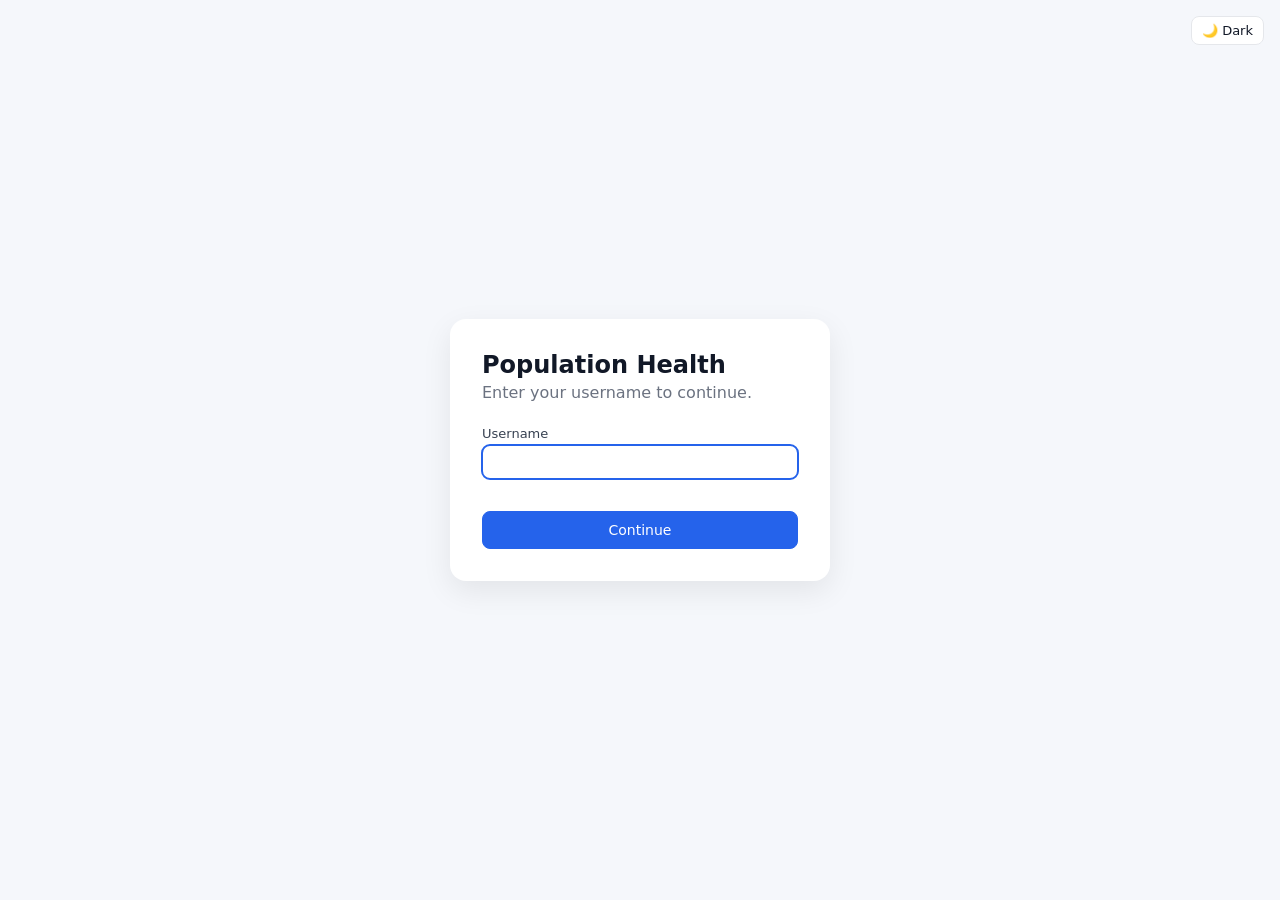
==== index.html @ 309c8489 "Roles (Admin/Approver/User/View), change-request approval workflow, subject line, clickable cards Co" ====
<!DOCTYPE html>
<html lang="en">
<head>
  <meta charset="UTF-8">
  <meta name="viewport" content="width=device-width, initial-scale=1.0">
  <script>
    // Dark mode: saved choice, else the system setting (set before paint to avoid a flash).
    (function () {
      var t = null;
      try { t = localStorage.getItem('ph_theme'); } catch (e) {}
      if (!t) t = window.matchMedia && matchMedia('(prefers-color-scheme: dark)').matches ? 'dark' : 'light';
      document.documentElement.dataset.theme = t;
    })();
  </script>
  <title>Login</title>
  <link rel="stylesheet" href="css/style.css?v=15">
</head>
<body>
  <button class="btn theme-toggle login-theme" type="button" data-theme-toggle>🌙 Dark</button>
  <div class="login-wrap">
    <form class="login-card" id="loginForm" autocomplete="on">
      <h1 id="siteTitle">Sign in</h1>
      <p class="muted">Enter your username to continue.</p>
      <label for="username">Username</label>
      <input id="username" name="username" required autofocus autocomplete="username">
      <div class="error" id="error"></div>
      <button class="btn btn-primary" type="submit">Continue</button>
    </form>
  </div>

  <script src="js/common.js?v=5"></script>
  <script>
    (async () => {
      if (PH.getSession()) { location.replace('main.html'); return; }

      try {
        const layout = await PH.getLayout();
        PH.applyTheme(layout.theme);
        document.getElementById('siteTitle').textContent = layout.theme.siteTitle || 'Sign in';
      } catch { /* theme is optional on the login page */ }

      const form = document.getElementById('loginForm');
      const error = document.getElementById('error');
      form.addEventListener('submit', async (e) => {
        e.preventDefault();
        error.textContent = '';
        const name = document.getElementById('username').value.trim().toLowerCase();
        if (!name) return;
        try {
          const users = await PH.getUsers();
          const user = users.find(u => u.username.toLowerCase() === name);
          if (!user) { error.textContent = 'Unknown username.'; return; }
          PH.setSession(user);
          location.href = 'main.html';
        } catch (err) {
          error.textContent = 'Could not load users: ' + err.message;
        }
      });
    })();
  </script>
</body>
</html>
---- css/style.css ----
/* ---------- theme ----------
   Light values for page colours come from the admin theme (--theme-*, set by PH.applyTheme).
   Dark mode (html[data-theme="dark"]) overrides them and the UI colours below. */
:root {
  color-scheme: light;
  --accent: #2563eb;
  --page-font: system-ui, -apple-system, Segoe UI, Roboto, sans-serif;
  --max-width: 1100px;
  --ui-font: system-ui, -apple-system, Segoe UI, Roboto, sans-serif;

  --ui-bg: #f3f4f6;          /* admin background */
  --ui-surface: #ffffff;     /* panels, cards, inputs */
  --ui-surface-2: #f9fafb;   /* subtle fills */
  --ui-hover: #f3f4f6;
  --ui-text: #111827;
  --ui-label: #374151;
  --ui-border: #e5e7eb;
  --ui-input-border: #d1d5db;
  --ui-muted: #6b7280;
  --ui-shadow: rgba(0,0,0,.08);

  /* VA colour coding (same as the VA Tracker) */
  --t-breach: #dc2626;
  --t-d15: #ea580c;
  --t-d30: #d97706;
  --t-nostrategy: #7c3aed;
}
:root, .canvas-frame {
  --page-bg: var(--theme-page-bg, #f5f7fb);
  --page-text: var(--theme-page-text, #1f2937);
  --header-bg: var(--theme-header-bg, #ffffff);
  --header-text: var(--theme-header-text, #1f2937);
}
:root[data-theme="dark"] {
  color-scheme: dark;
  --ui-bg: #0b1120;
  --ui-surface: #111827;
  --ui-surface-2: #1a2333;
  --ui-hover: #1e293b;
  --ui-text: #e5e7eb;
  --ui-label: #cbd5e1;
  --ui-border: #253041;
  --ui-input-border: #334155;
  --ui-muted: #9ca3af;
  --ui-shadow: rgba(0,0,0,.4);

  --t-breach: #f87171;
  --t-d15: #fb923c;
  --t-d30: #fbbf24;
  --t-nostrategy: #a78bfa;
}
:root[data-theme="dark"], :root[data-theme="dark"] .canvas-frame {
  --page-bg: #0b1120;
  --page-text: #e5e7eb;
  --header-bg: #111827;
  --header-text: #e5e7eb;
}

* { box-sizing: border-box; }
[hidden] { display: none !important; } /* .btn etc. set display, which would otherwise override the hidden attribute */
html, body { margin: 0; height: 100%; }
body { font-family: var(--page-font); background: var(--page-bg); color: var(--page-text); }
a { color: var(--accent); }
:root[data-theme="dark"] a { color: color-mix(in srgb, var(--accent) 60%, #fff); }

/* ---------- generic UI ---------- */
.btn {
  display: inline-flex; align-items: center; gap: 6px;
  font: 500 14px var(--ui-font); padding: 8px 14px; border-radius: 8px;
  border: 1px solid var(--ui-border); background: var(--ui-surface); color: var(--ui-text);
  cursor: pointer; text-decoration: none; white-space: nowrap;
}
:root[data-theme="dark"] a.btn { color: var(--ui-text); }
.btn:hover { background: var(--ui-hover); }
.btn-primary, :root[data-theme="dark"] a.btn-primary { background: var(--accent); border-color: var(--accent); color: #fff; }
.btn-primary:hover { filter: brightness(1.08); background: var(--accent); }
.btn-danger { color: #b91c1c; border-color: #fecaca; }
.btn-danger:hover { background: #fef2f2; }
:root[data-theme="dark"] .btn-danger { color: #fca5a5; border-color: #7f1d1d; }
:root[data-theme="dark"] .btn-danger:hover { background: #450a0a; }
.btn-sm { padding: 4px 8px; font-size: 12px; }
input, select, textarea {
  font: 14px var(--ui-font); padding: 8px 10px; border: 1px solid var(--ui-input-border);
  border-radius: 8px; width: 100%; background: var(--ui-surface); color: var(--ui-text);
}
textarea { min-height: 80px; resize: vertical; }
input:focus, select:focus, textarea:focus { outline: 2px solid var(--accent); outline-offset: -1px; border-color: transparent; }
label { font: 500 13px var(--ui-font); color: var(--ui-label); display: block; margin-bottom: 4px; }
.muted { color: var(--ui-muted); }
.error { color: #b91c1c; font: 14px var(--ui-font); min-height: 20px; }
:root[data-theme="dark"] .error { color: #fca5a5; }
.toast {
  position: fixed; bottom: 20px; left: 50%; transform: translateX(-50%);
  background: #111827; color: #fff; padding: 10px 16px; border-radius: 8px;
  font: 14px var(--ui-font); z-index: 1000; opacity: 0; transition: opacity .2s; pointer-events: none;
}
:root[data-theme="dark"] .toast { background: #e5e7eb; color: #111827; }
.toast.show { opacity: 1; }
.theme-toggle { padding: 6px 10px; font-size: 13px; }

/* ---------- login ---------- */
.login-wrap { min-height: 100%; display: grid; place-items: center; padding: 24px; }
.login-card {
  width: 100%; max-width: 380px; background: var(--ui-surface); color: var(--ui-text); border-radius: 16px; padding: 32px;
  box-shadow: 0 10px 30px var(--ui-shadow); font-family: var(--ui-font);
}
.login-card h1 { margin: 0 0 4px; font-size: 24px; }
.login-card p { margin: 0 0 24px; }
.login-card .btn { width: 100%; justify-content: center; margin-top: 12px; padding: 10px; }
.login-theme { position: fixed; top: 16px; right: 16px; }

/* ---------- main page ---------- */
.site-header {
  background: var(--header-bg); color: var(--header-text);
  border-bottom: 1px solid var(--ui-border); position: sticky; top: 0; z-index: 10;
}
.site-header .inner {
  max-width: var(--max-width); margin: 0 auto; padding: 12px 20px;
  display: flex; align-items: center; gap: 12px; flex-wrap: wrap;
}
.site-title { font-size: 20px; font-weight: 700; margin-right: auto; }
.user-chip { font: 14px var(--ui-font); opacity: .8; }
.banner {
  background: #fef3c7; color: #92400e; font: 14px var(--ui-font);
  padding: 8px 20px; text-align: center;
}
.page { max-width: var(--max-width); margin: 0 auto; padding: 20px; }
.page-grid { display: grid; grid-template-columns: repeat(12, minmax(0, 1fr)); gap: 16px; }
@media (max-width: 720px) {
  .page-grid > .ph-block { grid-column: span 12 !important; }
}

/* ---------- widgets ---------- */
.ph-block > * { margin-top: 0; margin-bottom: 0; }
.w-hero { padding: 56px 24px; }
.w-hero h1 { margin: 0 0 12px; font-size: clamp(28px, 4vw, 44px); }
.w-hero p { margin: 0 0 20px; font-size: 18px; opacity: .95; }
.w-button {
  display: inline-block; padding: 10px 20px; border-radius: 8px;
  text-decoration: none; font-weight: 600;
}
.w-button:hover { filter: brightness(1.08); }
.w-text { line-height: 1.6; white-space: pre-wrap; }
.w-image { margin: 0; }
.w-image img { max-width: 100%; height: auto; display: inline-block; }
.w-image figcaption { font-size: 14px; opacity: .7; margin-top: 6px; }
.w-card {
  height: 100%; border-radius: 12px; padding: 20px; box-shadow: 0 1px 3px var(--ui-shadow);
  display: flex; flex-direction: column; gap: 8px;
}
.w-card-plain { background: var(--ui-surface); }
:root[data-theme="dark"] .w-card-plain { border: 1px solid var(--ui-border); }
.w-card img { width: 100%; border-radius: 8px; object-fit: cover; max-height: 180px; }
.w-card h3, .w-card p { margin: 0; }
.w-card p { line-height: 1.5; white-space: pre-wrap; }
.w-card > a:last-child { margin-top: auto; } /* keep the card's link at the bottom */
.w-card-list { margin: 0; padding-left: 20px; line-height: 1.7; }
.w-card-list:last-child { margin-bottom: 0; }
.w-list { margin: 0; padding-left: 22px; line-height: 1.8; }
.w-embed { width: 100%; border: 0; border-radius: 8px; display: block; }
.w-divider { border: 0; margin: 0; }
.w-empty {
  padding: 24px; border: 2px dashed var(--ui-input-border); border-radius: 8px;
  text-align: center; color: var(--ui-muted); font: 14px var(--ui-font);
}

/* ---------- VA summary block ---------- */
.w-va { display: flex; flex-direction: column; gap: 10px; }
.w-va-head { display: flex; align-items: baseline; gap: 12px; flex-wrap: wrap; }
.w-va-head h3 { margin: 0; font-size: 17px; }
.w-va-meta { font-size: 13px; color: var(--ui-muted); margin-right: auto; }
.w-va-open { font-size: 14px; font-weight: 600; text-decoration: none; }
.w-va-tiles { display: grid; grid-template-columns: repeat(auto-fit, minmax(180px, 1fr)); gap: 12px; }
.w-va-tile {
  --tone: var(--accent);
  display: block; text-decoration: none; color: var(--page-text) !important; border-radius: 12px; padding: 14px 16px;
  background: color-mix(in srgb, var(--tone) 9%, var(--ui-surface));
  border: 1px solid color-mix(in srgb, var(--tone) 30%, var(--ui-border)); border-left: 6px solid var(--tone);
  transition: transform .08s, box-shadow .08s;
}
.w-va-tile:hover { transform: translateY(-1px); box-shadow: 0 4px 14px var(--ui-shadow); }
.w-va-tile.tone-breach { --tone: var(--t-breach); }
.w-va-tile.tone-d15 { --tone: var(--t-d15); }
.w-va-tile.tone-d30 { --tone: var(--t-d30); }
.w-va-tile.tone-nostrategy { --tone: var(--t-nostrategy); }
.w-va-num { font-size: 30px; font-weight: 700; line-height: 1.1; color: var(--tone); }
.w-va-label { font-weight: 600; }
.w-va-sub { font-size: 12px; color: var(--ui-muted); }

/* ---------- admin ---------- */
body.admin { background: var(--ui-bg); font-family: var(--ui-font); color: var(--ui-text); height: 100vh; display: flex; flex-direction: column; }
.admin-top {
  display: flex; align-items: center; gap: 8px; padding: 10px 16px;
  background: #111827; color: #fff; flex-wrap: wrap;
}
:root[data-theme="dark"] .admin-top { background: #020617; }
.admin-top .title { font-weight: 700; margin-right: 16px; }
.admin-top .spacer { flex: 1; }
.tabs { display: flex; gap: 4px; }
.tab { background: transparent; color: #d1d5db; border: 0; padding: 8px 12px; border-radius: 6px; cursor: pointer; font: 500 14px var(--ui-font); }
.tab.active, .tab:hover { background: #374151; color: #fff; }
.draft-status { font-size: 13px; color: #fbbf24; }
.draft-status.clean { color: #34d399; }

.view { display: none; flex: 1; min-height: 0; }
.view.active { display: flex; }

.designer { flex: 1; display: grid; grid-template-columns: 200px 1fr 300px; min-height: 0; }
.panel { background: var(--ui-surface); border-right: 1px solid var(--ui-border); overflow-y: auto; padding: 16px; }
.panel.right { border-right: 0; border-left: 1px solid var(--ui-border); }
.panel h3 { margin: 0 0 12px; font-size: 13px; text-transform: uppercase; letter-spacing: .05em; color: var(--ui-muted); }
.palette-item {
  display: flex; align-items: center; gap: 10px; padding: 10px; margin-bottom: 8px;
  border: 1px solid var(--ui-border); border-radius: 8px; cursor: grab; background: var(--ui-surface); user-select: none;
}
.palette-item:hover { border-color: var(--accent); background: color-mix(in srgb, var(--accent) 10%, var(--ui-surface)); }
.palette-item .icon { width: 24px; text-align: center; font-size: 16px; }
.palette-hint { font-size: 12px; color: var(--ui-muted); margin-top: 12px; line-height: 1.5; }

.canvas-wrap { overflow: auto; padding: 24px; }
.canvas-frame {
  background: var(--page-bg); color: var(--page-text); font-family: var(--page-font);
  border-radius: 10px; box-shadow: 0 4px 20px var(--ui-shadow); min-height: 100%; overflow: hidden;
}
.canvas-frame .site-header { position: static; }
.canvas { min-height: 300px; padding-bottom: 80px; }
.canvas.drag-over-end::after {
  content: ''; grid-column: span 12; height: 4px; background: var(--accent); border-radius: 2px;
}
.canvas-empty {
  grid-column: span 12; padding: 60px 20px; text-align: center; color: var(--ui-muted);
  border: 2px dashed var(--ui-input-border); border-radius: 12px; font: 15px var(--ui-font);
}
.canvas .ph-block { position: relative; outline: 1px dashed transparent; border-radius: 6px; cursor: pointer; }
.canvas .ph-block:hover { outline-color: #93c5fd; }
.canvas .ph-block.selected { outline: 2px solid var(--accent); }
.canvas .ph-block.dragging { opacity: .4; }
.canvas .ph-block.drop-before::before, .canvas .ph-block.drop-after::after {
  content: ''; position: absolute; background: var(--accent); border-radius: 2px; z-index: 5;
}
.canvas .ph-block.drop-before.vertical::before { left: 0; right: 0; top: -10px; height: 4px; }
.canvas .ph-block.drop-after.vertical::after { left: 0; right: 0; bottom: -10px; height: 4px; }
.canvas .ph-block.drop-before.horizontal::before { top: 0; bottom: 0; left: -10px; width: 4px; }
.canvas .ph-block.drop-after.horizontal::after { top: 0; bottom: 0; right: -10px; width: 4px; }
.canvas .ph-block a, .canvas .ph-block iframe { pointer-events: none; }
.block-tools {
  position: absolute; top: -14px; right: 6px; display: none; gap: 2px; z-index: 6;
  background: #111827; border-radius: 6px; padding: 2px;
}
.canvas .ph-block:hover .block-tools, .canvas .ph-block.selected .block-tools { display: flex; }
.block-tools button {
  background: transparent; border: 0; color: #fff; cursor: pointer; padding: 3px 7px;
  font: 12px var(--ui-font); border-radius: 4px;
}
.block-tools button:hover { background: #374151; }
.block-tools .handle { cursor: grab; }
.block-tools .type { color: #9ca3af; padding: 3px 6px; font-size: 11px; }

.field { margin-bottom: 14px; }
.field.checkbox { display: flex; align-items: center; gap: 8px; }
.field.checkbox input { width: auto; }
.field.checkbox label { margin: 0; }
.color-row { display: flex; gap: 6px; }
.color-row input[type=color] { width: 44px; padding: 2px; height: 36px; flex: none; }
.props-actions { display: flex; gap: 6px; margin-top: 8px; flex-wrap: wrap; }

/* list-with-links editor (card "List" field) */
.links-editor { display: flex; flex-direction: column; gap: 8px; }
.links-row { display: flex; gap: 4px; align-items: flex-start; padding: 6px; border: 1px solid var(--ui-border); border-radius: 8px; background: var(--ui-surface-2); }
.links-inputs { flex: 1; display: flex; flex-direction: column; gap: 4px; min-width: 0; }
.links-inputs input { padding: 5px 7px; font-size: 13px; }
.links-btns { display: flex; flex-direction: column; gap: 2px; }
.links-btns button { border: 0; background: transparent; color: var(--ui-muted); cursor: pointer; padding: 2px 6px; border-radius: 4px; font-size: 12px; }
.links-btns button:hover { background: var(--ui-hover); color: var(--ui-text); }
.links-empty { font-size: 12px; color: var(--ui-muted); }

.page-view { flex: 1; overflow: auto; padding: 24px; }
.page-view .box {
  max-width: 820px; margin: 0 auto 20px; background: var(--ui-surface); border-radius: 12px;
  padding: 24px; box-shadow: 0 1px 3px var(--ui-shadow);
}
.page-view h2 { margin: 0 0 6px; font-size: 18px; }
.page-view .box > p { margin: 0 0 16px; }
.table { width: 100%; border-collapse: collapse; font-size: 14px; }
.table th, .table td { text-align: left; padding: 8px; border-bottom: 1px solid var(--ui-border); }
.table td:last-child, .table th:last-child { text-align: right; }
.row { display: flex; gap: 8px; align-items: flex-end; flex-wrap: wrap; }
.row > .field { flex: 1; min-width: 140px; margin: 0; }
.publish-log { font: 13px ui-monospace, monospace; background: var(--ui-surface-2); border-radius: 8px; padding: 10px; white-space: pre-wrap; margin-top: 12px; min-height: 40px; }

@media (max-width: 1000px) {
  .designer { grid-template-columns: 160px 1fr 260px; }
}

/* ---------- emergency / pre-approved change templates ----------
   The form tables mirror the Outlook email, so they keep their light "document" colours in dark mode. */
.ecr { font-family: var(--ui-font); max-width: 980px; }
.ecr h1 { margin: 8px 0 4px; font-size: 24px; }
.ecr > p { margin: 0 0 16px; }
.ecr-table { width: 100%; border-collapse: collapse; background: #fff; color: #111827; font-size: 14px; margin-bottom: 8px; }
.ecr-table th, .ecr-table td { border: 1px solid #1f2937; padding: 4px 6px; vertical-align: middle; }
.ecr-table thead th { background: #5b9bd5; text-align: center; }
.ecr-table tbody th { background: #5b9bd5; text-align: left; width: 280px; font-weight: 700; }
.ecr-table tbody td { background: #e9eef7; }
.ecr-table tbody td.shade { background: #d0dcef; }
.ecr-table input, .ecr-table textarea, .ecr-table select {
  border-radius: 4px; padding: 5px 7px; min-height: 0; background: #fff; color: #111827; border-color: #d1d5db; color-scheme: light;
}
.ecr-table label { color: #111827; }
.ecr-approval thead th { background: #fff; text-align: left; }
.ecr-approval tbody td { background: #fff; }
.ecr-inline-label { font-weight: 700; text-decoration: underline; margin: 4px 0; }
.ecr-sub { margin: 20px 0 8px; font-size: 15px; text-decoration: underline; }
.ecr-preview-head { display: flex; align-items: center; justify-content: space-between; margin-top: 24px; }
.ecr-preview { background: #fff; color: #000; border: 1px solid var(--ui-border); border-radius: 8px; padding: 20px; overflow-x: auto; margin-bottom: 40px; }
.ecr-table .ecr-x { border: 0; background: transparent !important; width: 36px; text-align: center; }
.ecr-remove { border: 0; background: transparent; color: #2563eb; font-size: 18px; cursor: pointer; padding: 2px 6px; border-radius: 4px; }
:root[data-theme="dark"] .ecr-remove { color: #93c5fd; }
.ecr-remove:hover { background: #fee2e2; color: #b91c1c; }
.ecr-hint { font-size: 13px; margin: 6px 0 0; }
.ecr-window-point { display: flex; align-items: center; gap: 6px; margin-bottom: 4px; }
.ecr-window-label { width: 40px; font-weight: 600; font-size: 13px; }
.ecr-window-point input[type=date] { width: 160px; }
.ecr-timepair { display: inline-flex; align-items: center; gap: 2px; }
.ecr-table select.ecr-time { width: 62px; }
.ecr-window-preview { font-weight: 600; font-size: 13px; margin: 4px 0; color: #1e3a8a; }
.ecr-type-hint { font-size: 12px; color: #92400e; background: #fef3c7; border-radius: 4px; padding: 4px 8px; margin-top: 4px; }
.ecr-table tbody th { white-space: pre-line; }
.ecr-table thead.align-left th { text-align: left; }
.ecr-field-hint { font-weight: 400; font-size: 12px; margin-top: 2px; }
.ecr-intro tbody th { background: #dbeafe; }
.ecr-intro tbody td { background: #fff !important; }
.ecr-window-warning { font-size: 13px; font-weight: 600; color: #b91c1c; background: #fee2e2; border-radius: 4px; padding: 4px 8px; margin: 4px 0; }
.ecr-time option:disabled { color: #c0c4cc; }

/* ---------- leave tracker feed (card live content) ---------- */
.w-leave { display: flex; flex-direction: column; gap: 10px; flex: 1; }
.w-leave-msg { font-size: 13px; color: var(--ui-muted); }
.w-leave-item { display: flex; gap: 10px; align-items: flex-start; }
.w-leave-date {
  flex: none; width: 44px; text-align: center; border: 1px solid var(--ui-border);
  border-radius: 8px; padding: 4px 0; background: var(--ui-surface-2); line-height: 1.1;
}
.w-leave-date .day { font-weight: 700; font-size: 16px; }
.w-leave-date .month { font-size: 10px; color: var(--ui-muted); }
.w-leave-info { display: flex; flex-direction: column; align-items: flex-start; gap: 3px; min-width: 0; }
.w-leave-name { display: flex; align-items: center; gap: 6px; font-weight: 600; font-size: 14px; }
.w-leave-avatar {
  width: 22px; height: 22px; border-radius: 50%; color: #fff; font-size: 10px; font-weight: 700;
  display: inline-flex; align-items: center; justify-content: center; flex: none;
}
.w-leave-type { color: #fff; font-size: 11px; font-weight: 600; padding: 1px 8px; border-radius: 999px; }
.w-leave-range { font-size: 12px; color: var(--ui-muted); }

/* ---------- admin: VA paste ---------- */
.page-view .box.va-box { max-width: 1200px; }
.va-paste { min-height: 80px; text-align: center; padding-top: 28px; cursor: pointer; background: var(--ui-surface-2); border-style: dashed; font: 12px ui-monospace, Consolas, monospace; white-space: pre; margin-top: 8px; margin-bottom: 8px; }
.va-table-wrap { overflow: auto; max-height: 60vh; border: 1px solid var(--ui-border); border-radius: 8px; }
.va-table-wrap:has(table:empty) { display: none; }
.va-table { font-size: 13px; }
.va-table th { position: sticky; top: 0; background: var(--ui-hover); white-space: nowrap; }
.va-table th, .va-table td { text-align: left !important; vertical-align: top; white-space: pre-wrap; }
.va-steps { margin: 0 0 12px; padding-left: 20px; line-height: 1.6; }

/* ---------- clickable cards / VA tiles by role ---------- */
.w-card-link { cursor: pointer; transition: transform .08s, box-shadow .08s; }
.w-card-link:hover { transform: translateY(-1px); box-shadow: 0 6px 18px var(--ui-shadow); }
.w-card-link:focus-visible { outline: 2px solid var(--accent); outline-offset: 2px; }
.w-va-static { cursor: default; }
.w-va-static:hover { transform: none; box-shadow: none; }

/* ---------- change requests (template pages + approvals) ---------- */
.ecr-subject-preview { font: 600 13px var(--ui-font); color: #1e3a8a; word-break: break-word; }
.req-head { display: flex; align-items: center; justify-content: space-between; margin-top: 28px; }
.req-list { display: flex; flex-direction: column; gap: 10px; margin-bottom: 40px; }
.req-card {
  --tone: #d97706;
  background: var(--ui-surface); border: 1px solid var(--ui-border); border-left: 5px solid var(--tone);
  border-radius: 10px; padding: 12px 14px; font-family: var(--ui-font);
}
.req-card.req-approved { --tone: #16a34a; }
.req-card.req-rejected { --tone: #dc2626; }
.req-top { display: flex; align-items: center; gap: 10px; flex-wrap: wrap; }
.req-status {
  font-size: 12px; font-weight: 700; padding: 1px 9px; border-radius: 999px; white-space: nowrap;
  color: var(--tone); background: color-mix(in srgb, var(--tone) 14%, transparent);
}
.req-subject { font-weight: 600; flex: 1; min-width: 240px; word-break: break-word; }
.req-meta { font-size: 12px; color: var(--ui-muted); margin-top: 4px; }
.req-comment { font-size: 13px; margin-top: 6px; white-space: pre-wrap; }
.req-body { margin-top: 10px; display: flex; flex-direction: column; gap: 8px; }
.req-subject-line { font: 600 13px var(--ui-font); }
.req-frame { width: 100%; height: 560px; border: 1px solid var(--ui-border); border-radius: 8px; background: #fff; }
.approvals { font-family: var(--ui-font); }
.appr-toolbar { display: flex; align-items: center; gap: 10px; flex-wrap: wrap; margin-bottom: 12px; }
.appr-toolbar select { width: auto; }
.seg { display: inline-flex; border: 1px solid var(--ui-border); border-radius: 8px; overflow: hidden; }
.seg-btn { border: 0; background: var(--ui-surface); color: var(--ui-text); padding: 7px 14px; cursor: pointer; font: 500 14px var(--ui-font); }
.seg-btn + .seg-btn { border-left: 1px solid var(--ui-border); }
.seg-btn.active { background: var(--accent); color: #fff; }

/* ---------- admin: users & approvals settings ---------- */
.role-help { margin: 0 0 14px; padding-left: 20px; line-height: 1.7; font-size: 13px; }
.sql {
  background: var(--ui-surface-2); border: 1px solid var(--ui-border); border-radius: 8px; padding: 10px 12px;
  font: 12px ui-monospace, Consolas, monospace; overflow: auto; max-height: 280px; white-space: pre;
}
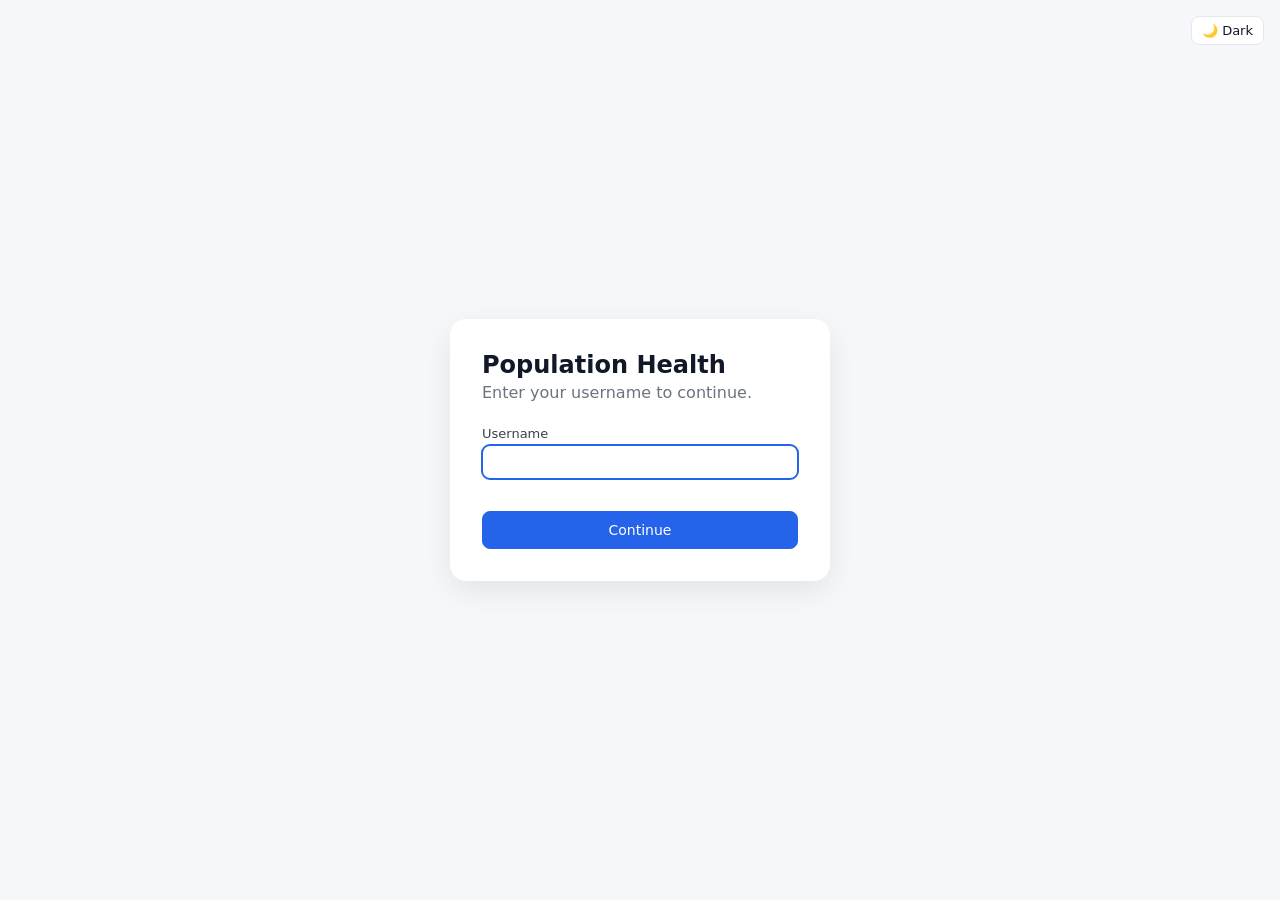
==== commit c8aa0996: "PAC: unnumbered Change Request No; preview is view-only until approved Co-Authored-By: Claude Opus 5" ====
--- a/index.html
+++ b/index.html
@@ -13,7 +13,7 @@
     })();
   </script>
   <title>Login</title>
-  <link rel="stylesheet" href="css/style.css?v=15">
+  <link rel="stylesheet" href="css/style.css?v=16">
 </head>
 <body>
   <button class="btn theme-toggle login-theme" type="button" data-theme-toggle>🌙 Dark</button>
--- a/css/style.css
+++ b/css/style.css
@@ -405,3 +405,10 @@
   background: var(--ui-surface-2); border: 1px solid var(--ui-border); border-radius: 8px; padding: 10px 12px;
   font: 12px ui-monospace, Consolas, monospace; overflow: auto; max-height: 280px; white-space: pre;
 }
+
+/* view-only email preview (copy unlocks after approval) */
+.ecr-preview-locked { position: relative; user-select: none; -webkit-user-select: none; }
+.ecr-preview-locked::after {
+  content: 'PREVIEW — NOT APPROVED'; position: absolute; inset: 0; display: flex; align-items: center; justify-content: center;
+  font: 700 48px var(--ui-font); color: rgba(220, 38, 38, .12); transform: rotate(-18deg); pointer-events: none; letter-spacing: .05em;
+}
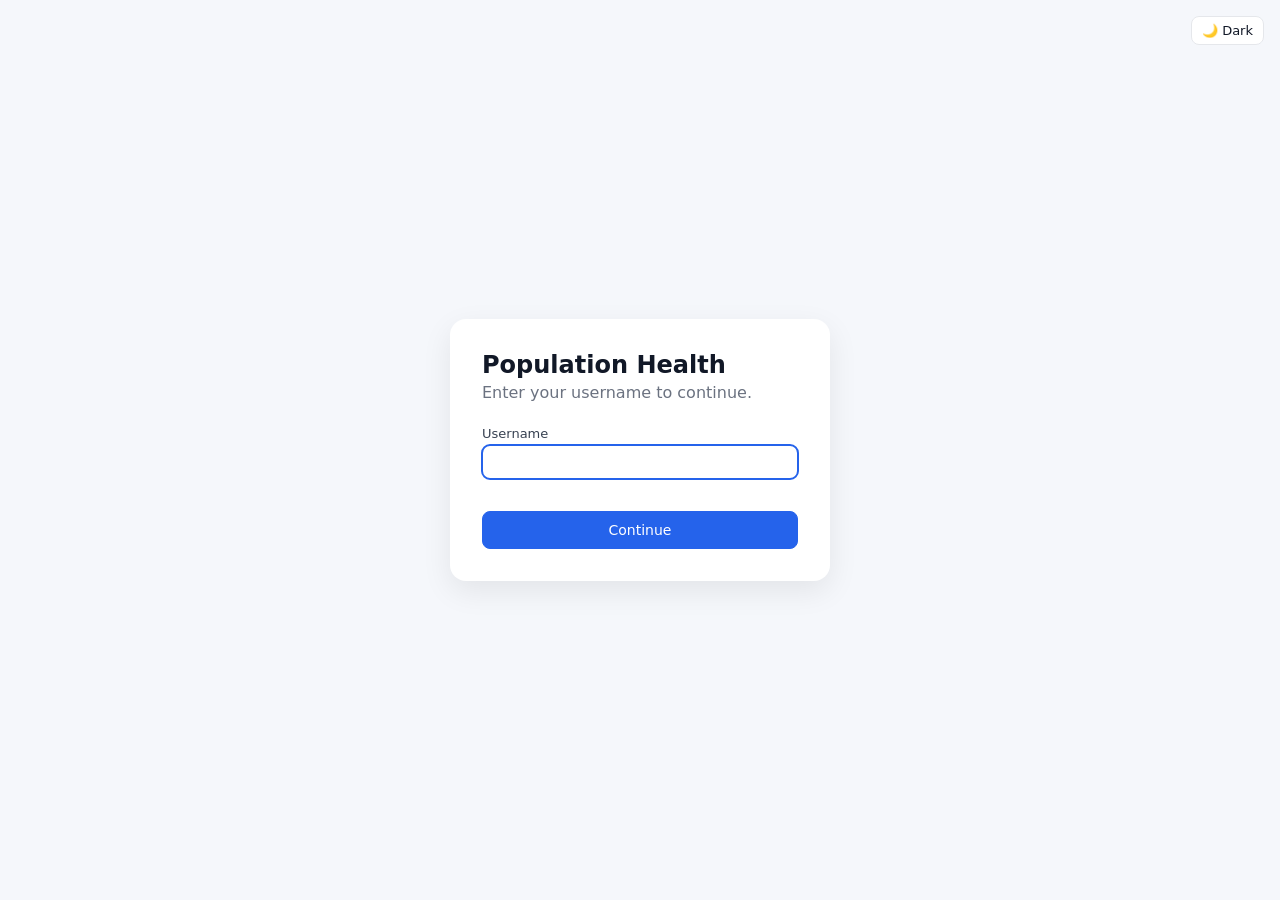
==== commit dddf7700: "Domains: choose which domains can use the change templates (Admin → Users → Domains) Co-Authored-By:" ====
--- a/index.html
+++ b/index.html
@@ -13,7 +13,7 @@
     })();
   </script>
   <title>Login</title>
-  <link rel="stylesheet" href="css/style.css?v=16">
+  <link rel="stylesheet" href="css/style.css?v=19">
 </head>
 <body>
   <button class="btn theme-toggle login-theme" type="button" data-theme-toggle>🌙 Dark</button>
@@ -28,7 +28,7 @@
     </form>
   </div>
 
-  <script src="js/common.js?v=5"></script>
+  <script src="js/common.js?v=7"></script>
   <script>
     (async () => {
       if (PH.getSession()) { location.replace('main.html'); return; }
--- a/css/style.css
+++ b/css/style.css
@@ -412,3 +412,17 @@
   content: 'PREVIEW — NOT APPROVED'; position: absolute; inset: 0; display: flex; align-items: center; justify-content: center;
   font: 700 48px var(--ui-font); color: rgba(220, 38, 38, .12); transform: rotate(-18deg); pointer-events: none; letter-spacing: .05em;
 }
+
+/* ---------- domains ---------- */
+.domain-checks { display: flex; flex-direction: column; gap: 4px; }
+.domain-check { display: flex; align-items: center; gap: 8px; margin: 0; font-weight: 400; }
+.domain-check input { width: auto; }
+.domain-list { display: flex; gap: 8px; flex-wrap: wrap; }
+.domain-chip {
+  display: inline-flex; align-items: center; gap: 6px; padding: 4px 6px 4px 12px; border-radius: 999px;
+  background: color-mix(in srgb, var(--accent) 12%, var(--ui-surface)); border: 1px solid var(--ui-border); font-size: 13px;
+}
+.canvas .ph-block.other-domain { opacity: .28; filter: grayscale(1); }
+.view.page-view { flex-direction: column; } /* stack the boxes on the Users / VA / Publish tabs */
+.page-view .box { width: 100%; }
+.sub-head { margin: 18px 0 2px; font-size: 14px; }
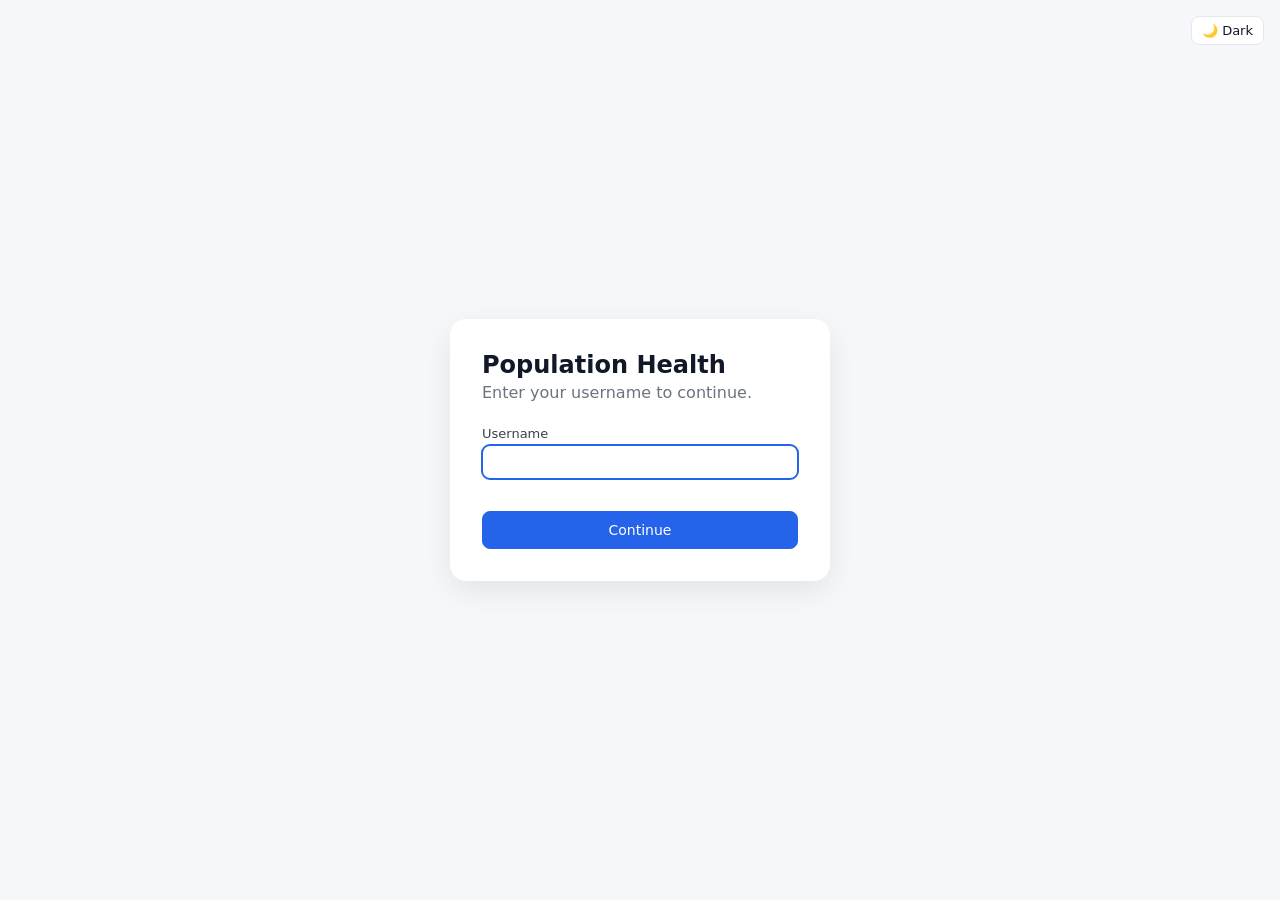
==== commit 30631e19: "Approvals: Approvers only see requests from their own domain; Admins can filter by domain Also fix "" ====
--- a/index.html
+++ b/index.html
@@ -13,7 +13,7 @@
     })();
   </script>
   <title>Login</title>
-  <link rel="stylesheet" href="css/style.css?v=19">
+  <link rel="stylesheet" href="css/style.css?v=20">
 </head>
 <body>
   <button class="btn theme-toggle login-theme" type="button" data-theme-toggle>🌙 Dark</button>
@@ -28,7 +28,7 @@
     </form>
   </div>
 
-  <script src="js/common.js?v=7"></script>
+  <script src="js/common.js?v=8"></script>
   <script>
     (async () => {
       if (PH.getSession()) { location.replace('main.html'); return; }
--- a/css/style.css
+++ b/css/style.css
@@ -426,3 +426,4 @@
 .view.page-view { flex-direction: column; } /* stack the boxes on the Users / VA / Publish tabs */
 .page-view .box { width: 100%; }
 .sub-head { margin: 18px 0 2px; font-size: 14px; }
+.req-domain { font-size: 12px; font-weight: 600; padding: 1px 9px; border-radius: 999px; background: var(--ui-surface-2); border: 1px solid var(--ui-border); color: var(--ui-muted); white-space: nowrap; }
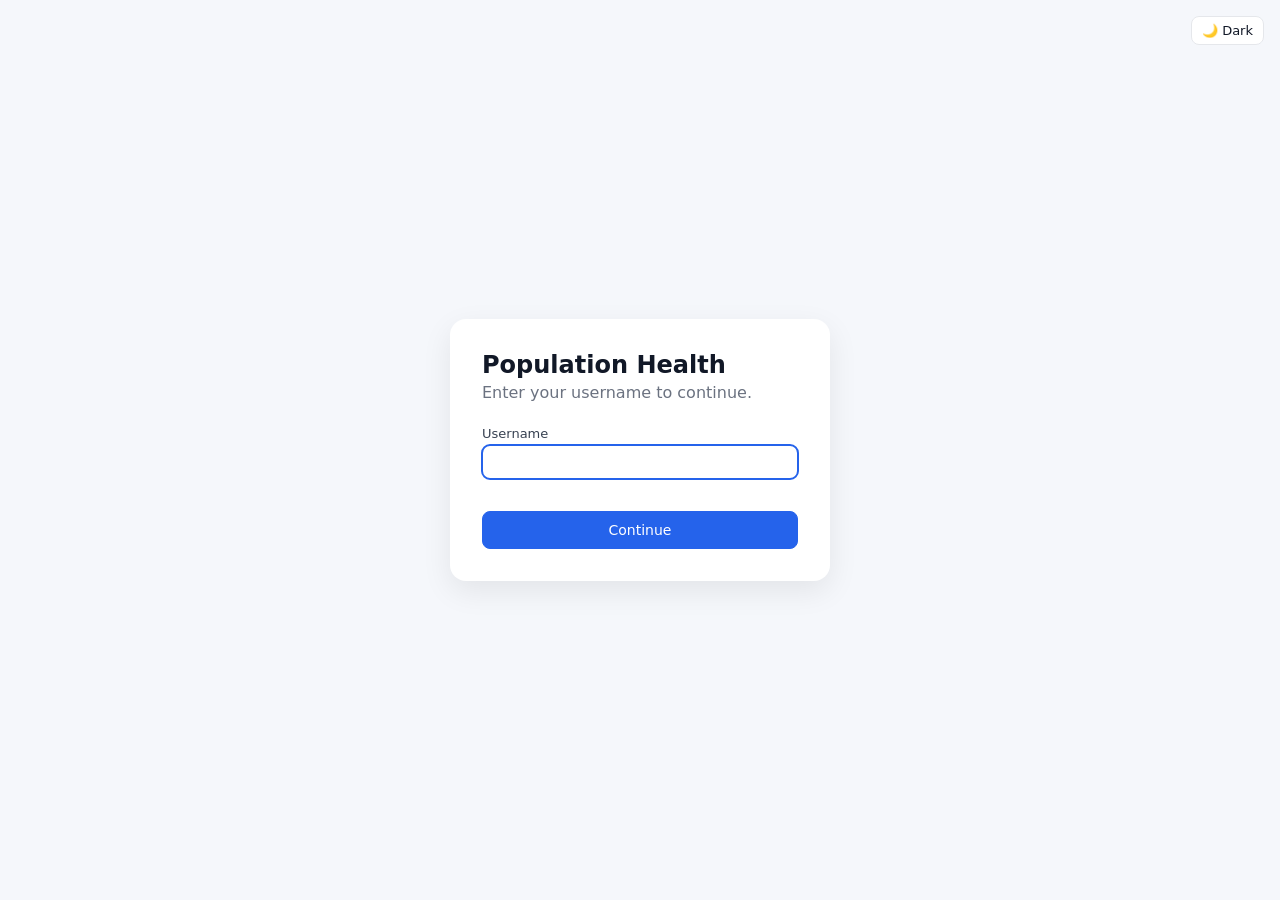
==== commit 2ac56ff8: "VA per domain: domain switch in Admin → VA, tiles and tracker links use the viewer's domain Co-Autho" ====
--- a/index.html
+++ b/index.html
@@ -13,7 +13,7 @@
     })();
   </script>
   <title>Login</title>
-  <link rel="stylesheet" href="css/style.css?v=20">
+  <link rel="stylesheet" href="css/style.css?v=22">
 </head>
 <body>
   <button class="btn theme-toggle login-theme" type="button" data-theme-toggle>🌙 Dark</button>
@@ -28,7 +28,7 @@
     </form>
   </div>
 
-  <script src="js/common.js?v=8"></script>
+  <script src="js/common.js?v=10"></script>
   <script>
     (async () => {
       if (PH.getSession()) { location.replace('main.html'); return; }
@@ -36,7 +36,9 @@
       try {
         const layout = await PH.getLayout();
         PH.applyTheme(layout.theme);
-        document.getElementById('siteTitle').textContent = layout.theme.siteTitle || 'Sign in';
+        // Before sign-in the domain isn't known, so placeholders show the default domain.
+        document.getElementById('siteTitle').textContent =
+          PH.fillTokens(layout.theme.siteTitle || 'Sign in', PH.tokenVars(layout, PH.DEFAULT_DOMAIN));
       } catch { /* theme is optional on the login page */ }
 
       const form = document.getElementById('loginForm');
--- a/css/style.css
+++ b/css/style.css
@@ -427,3 +427,7 @@
 .page-view .box { width: 100%; }
 .sub-head { margin: 18px 0 2px; font-size: 14px; }
 .req-domain { font-size: 12px; font-weight: 600; padding: 1px 9px; border-radius: 999px; background: var(--ui-surface-2); border: 1px solid var(--ui-border); color: var(--ui-muted); white-space: nowrap; }
+.dash-name { flex: 1; min-width: 180px; }
+.va-domain { display: flex; align-items: center; gap: 10px; flex-wrap: wrap; margin: 4px 0 14px; padding: 10px 12px; border: 1px solid var(--ui-border); border-radius: 10px; background: var(--ui-surface-2); }
+.va-domain label { margin: 0; font-weight: 700; }
+.va-domain select { width: auto; min-width: 200px; }
